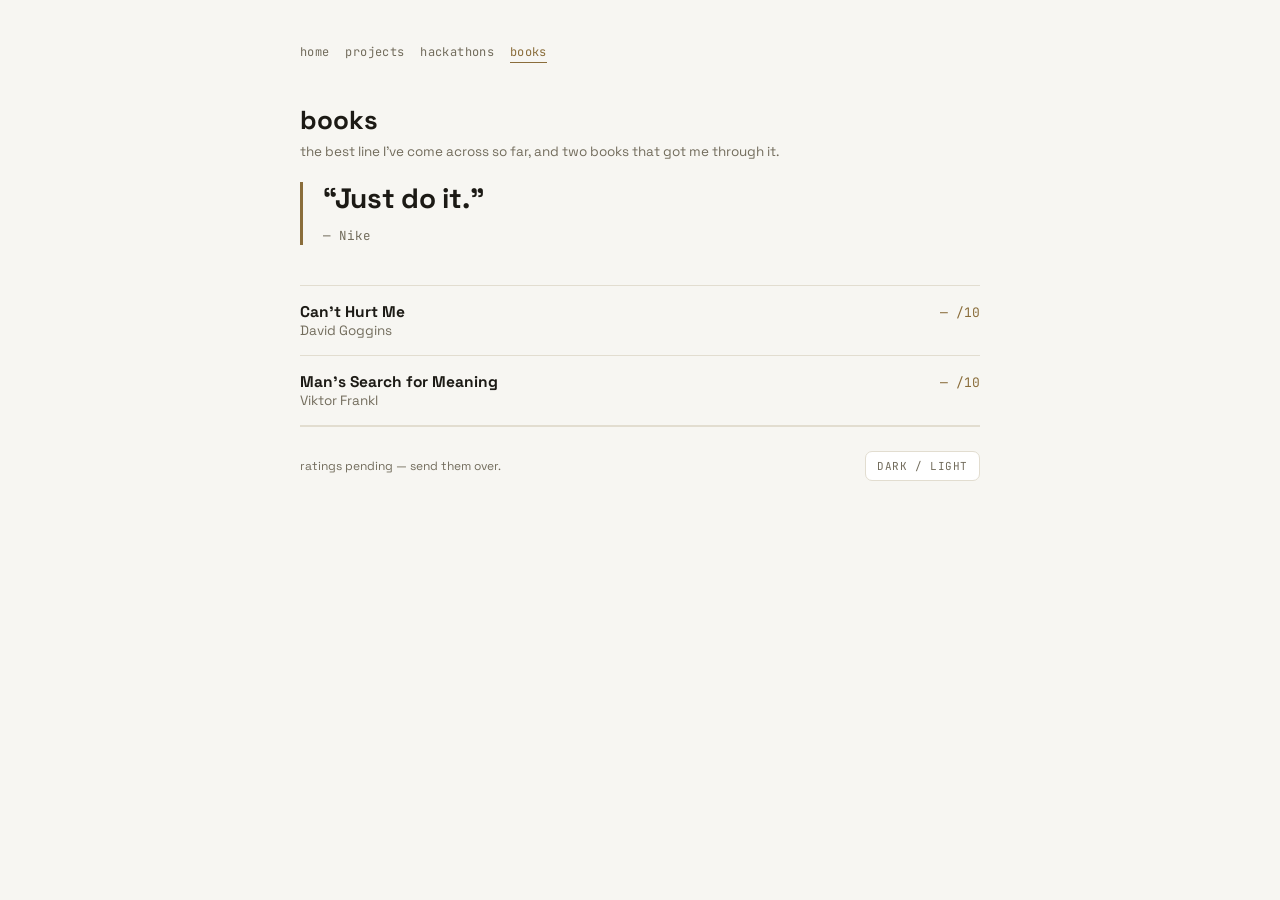
==== books.html @ f637e21a "Rebuild as a multi-page site - index.html: photo/name/contact header, a moving ribbon of hot &   hon" ====
<!doctype html>
<html lang="en">
<head>
<meta charset="utf-8">
<meta name="viewport" content="width=device-width, initial-scale=1">
<title>Books — Manoj Srinivasa</title>
<meta name="description" content="Books worth recommending, and the rating I'd give each.">
<link rel="stylesheet" href="styles.css">
</head>
<body>
<div class="wrap">

  <nav class="subnav">
    <a href="index.html">home</a>
    <a href="projects.html">projects</a>
    <a href="hackathons.html">hackathons</a>
    <a href="books.html" aria-current="page">books</a>
  </nav>

  <h1 class="page-title">books</h1>
  <p class="section-sub">the best line I've come across so far, and two books that got me through it.</p>

  <blockquote>
    <p>&ldquo;Just do it.&rdquo;</p>
    <cite>&mdash; Nike</cite>
  </blockquote>

  <div class="booklist">
    <div class="brow">
      <div>
        <div class="title">Can't Hurt Me</div>
        <div class="by">David Goggins</div>
      </div>
      <div class="rating mono">&mdash; /10</div>
    </div>
    <div class="brow">
      <div>
        <div class="title">Man's Search for Meaning</div>
        <div class="by">Viktor Frankl</div>
      </div>
      <div class="rating mono">&mdash; /10</div>
    </div>
  </div>

  <footer>
    <p>ratings pending &mdash; send them over.</p>
    <button class="theme-toggle" id="themeBtn" type="button">dark / light</button>
  </footer>

</div>

<script src="theme.js"></script>
</body>
</html>
---- styles.css ----
@import url("https://fonts.googleapis.com/css2?family=Space+Grotesk:wght@400;500;600;700&family=JetBrains+Mono:wght@400;500;600;700&display=swap");

:root{
  --bg:#f7f6f2;
  --surface:#ffffff;
  --border:#e2ddd0;
  --fg:#1c1a15;
  --muted:#726c5c;
  --accent:#8a6d3b;

  --c-featured:#1f9d52;
  --c-progress:#b9822a;
  --c-failed:#c23b30;
  --c-nonprofit:#7c5cc9;
}
@media (prefers-color-scheme: dark){
  :root:not([data-theme="light"]){
    --bg:#0e0d0b;
    --surface:#161512;
    --border:#2b2822;
    --fg:#efece2;
    --muted:#948d7a;
    --accent:#d3b273;

    --c-featured:#3ec97a;
    --c-progress:#e3ac52;
    --c-failed:#e2574c;
    --c-nonprofit:#a98be8;
  }
}
:root[data-theme="dark"]{
  --bg:#0e0d0b;
  --surface:#161512;
  --border:#2b2822;
  --fg:#efece2;
  --muted:#948d7a;
  --accent:#d3b273;

  --c-featured:#3ec97a;
  --c-progress:#e3ac52;
  --c-failed:#e2574c;
  --c-nonprofit:#a98be8;
}

*{box-sizing:border-box;}
body{
  margin:0;
  background:var(--bg);
  color:var(--fg);
  font-family:"Space Grotesk", ui-sans-serif, system-ui, sans-serif;
  padding:0 20px;
  -webkit-font-smoothing:antialiased;
}
::selection{ background:var(--accent); color:var(--bg); }
.mono{ font-family:"JetBrains Mono", ui-monospace, monospace; }
a{ color:inherit; }

.wrap{
  max-width:680px;
  margin:0 auto;
  padding-block:44px 80px;
}

/* ---------- sub-page nav ---------- */
.subnav{
  display:flex;
  flex-wrap:wrap;
  gap:16px;
  font-family:"JetBrains Mono", monospace;
  font-size:12px;
  letter-spacing:.03em;
  margin-bottom:40px;
}
.subnav a{
  text-decoration:none;
  color:var(--muted);
  border-bottom:1px solid transparent;
  padding-bottom:2px;
}
.subnav a:hover, .subnav a[aria-current="page"]{ color:var(--fg); border-color:var(--border); }
.subnav a[aria-current="page"]{ color:var(--accent); border-color:var(--accent); }

/* ---------- header (front page) ---------- */
header.hero{
  display:flex;
  align-items:center;
  gap:20px;
  margin-bottom:36px;
  flex-wrap:wrap;
}
.avatar{
  width:88px; height:88px;
  border-radius:50%;
  border:1px solid var(--border);
  background:var(--surface);
  color:var(--fg);
  display:flex; align-items:center; justify-content:center;
  font-weight:700; font-size:26px;
  flex:none;
  overflow:hidden;
}
.avatar img{ width:100%; height:100%; object-fit:cover; display:block; }
.hero-id .name{ font-size:24px; font-weight:700; margin-bottom:8px; }
.contact{
  display:flex; gap:16px; flex-wrap:wrap;
  font-family:"JetBrains Mono", monospace;
  font-size:12px;
}
.contact a{ color:var(--muted); text-decoration:none; border-bottom:1px solid transparent; padding-bottom:1px; }
.contact a:hover{ color:var(--accent); border-color:var(--accent); }

/* ---------- section heads ---------- */
.eyebrow{
  font-family:"JetBrains Mono", monospace;
  font-size:11px;
  letter-spacing:.08em;
  text-transform:uppercase;
  color:var(--muted);
  margin:0 0 12px;
}
.section-head{
  display:flex;
  align-items:baseline;
  gap:8px;
  margin-bottom:4px;
}
.section-head h1, .section-head h2{
  font-size:21px;
  margin:0;
  font-weight:700;
  text-wrap:balance;
}
.section-head .count{ color:var(--muted); font-weight:500; font-size:16px; }
.section-sub{
  color:var(--muted);
  font-size:13.5px;
  margin:0 0 22px;
  max-width:56ch;
}
section{ margin-bottom:56px; }
h1.page-title{ font-size:26px; margin:0 0 6px; font-weight:700; }

/* ---------- ribbon (hot projects) ---------- */
.ribbon{
  overflow:hidden;
  margin-bottom:2px;
}
.ribbon-track{
  display:flex;
  gap:12px;
  width:max-content;
  animation:ribbon-scroll 32s linear infinite;
}
.ribbon:hover .ribbon-track{ animation-play-state:paused; }
@media (prefers-reduced-motion: reduce){ .ribbon-track{ animation:none; } }
@keyframes ribbon-scroll{ from{ transform:translateX(0); } to{ transform:translateX(-50%); } }
.rcard{
  flex:none;
  width:230px;
  border:1px solid var(--border);
  border-radius:12px;
  background:var(--surface);
  padding:16px 18px;
}
.rcard h3{ font-size:15px; margin:0 0 6px; font-weight:700; }
.rcard p{ font-size:12.5px; color:var(--muted); margin:0; line-height:1.5; }

/* ---------- failure streak (donut + legend) ---------- */
.streak{
  display:flex;
  align-items:center;
  gap:28px;
  border:1px solid var(--border);
  border-radius:16px;
  background:var(--surface);
  padding:22px 24px;
  flex-wrap:wrap;
}
.donut{
  flex:none;
  width:120px; height:120px;
  border-radius:50%;
  position:relative;
}
.donut::after{
  content:"";
  position:absolute; inset:0;
  margin:auto;
  width:70px; height:70px;
  border-radius:50%;
  background:var(--surface);
}
.donut-label{
  position:absolute; inset:0; z-index:1;
  display:flex; flex-direction:column;
  align-items:center; justify-content:center;
  font-family:"JetBrains Mono", monospace;
}
.donut-label .n{ font-size:22px; font-weight:700; line-height:1; }
.donut-label .k{ font-size:9.5px; color:var(--muted); text-transform:uppercase; letter-spacing:.05em; margin-top:3px; }
.legend{
  display:flex;
  flex-direction:column;
  gap:9px;
  flex:1;
  min-width:180px;
}
.legend-row{
  display:flex; align-items:center; gap:9px;
  font-size:13.5px;
}
.legend-row .dot{ width:9px; height:9px; border-radius:2px; flex:none; }
.legend-row .v{ font-family:"JetBrains Mono", monospace; color:var(--muted); }

/* ---------- discovery cards ---------- */
.discover{
  display:grid;
  grid-template-columns:repeat(3, 1fr);
  gap:12px;
}
@media (max-width:560px){ .discover{ grid-template-columns:1fr; } }
.dcard{
  display:block;
  border:1px solid var(--border);
  border-radius:12px;
  padding:18px 18px 16px;
  text-decoration:none;
  color:var(--fg);
}
.dcard:hover{ border-color:var(--accent); }
.dcard h3{ font-size:15.5px; margin:0 0 6px; font-weight:700; }
.dcard p{ font-size:12.5px; color:var(--muted); margin:0 0 10px; }
.dcard .go{ font-family:"JetBrains Mono", monospace; font-size:11.5px; color:var(--accent); }

/* ---------- project rows ---------- */
.plist{ display:flex; flex-direction:column; }
.prow{ padding:20px 0; border-top:1px solid var(--border); }
.prow:last-child{ border-bottom:1px solid var(--border); }
.prow-head{ display:flex; align-items:baseline; gap:8px; flex-wrap:wrap; margin-bottom:4px; }
.prow-head h3{ font-size:16.5px; margin:0; font-weight:700; }
.prow-head .tagline{ font-size:14.5px; color:var(--muted); }
.tag{
  font-family:"JetBrains Mono", monospace;
  font-size:10px;
  letter-spacing:.06em;
  text-transform:uppercase;
  color:var(--accent);
  border:1px solid var(--accent);
  border-radius:999px;
  padding:2px 9px;
  margin-left:2px;
}
.prow-meta{
  font-family:"JetBrains Mono", monospace;
  font-size:11px;
  color:var(--muted);
  margin-bottom:6px;
}
.prow .plinks{
  display:flex;
  flex-wrap:wrap;
  gap:4px 14px;
  margin-top:6px;
}
.prow a.plink{
  font-family:"JetBrains Mono", monospace;
  font-size:12px;
  color:var(--fg);
  text-decoration:none;
  border-bottom:1px solid var(--border);
}
.prow a.plink:hover{ border-color:var(--accent); color:var(--accent); }

/* ---------- hackathon timeline ---------- */
.htimeline{ display:flex; flex-direction:column; }
.hrow{
  display:grid;
  grid-template-columns:64px 1fr;
  gap:16px;
  padding:14px 0;
  border-top:1px solid var(--border);
}
.hrow:last-child{ border-bottom:1px solid var(--border); }
.hrow .when{ font-family:"JetBrains Mono", monospace; font-size:12px; color:var(--muted); padding-top:2px; }
.hrow .proj{ font-weight:700; font-size:14.5px; }
.hrow .evt{ color:var(--muted); font-size:13px; margin-top:2px; }
@media (max-width:520px){ .hrow{ grid-template-columns:1fr; gap:3px; } }

/* ---------- books ---------- */
blockquote{
  margin:0 0 40px;
  padding:0 0 0 20px;
  border-left:3px solid var(--accent);
}
blockquote p{
  margin:0 0 8px;
  font-size:clamp(22px, 4vw, 28px);
  font-weight:700;
  line-height:1.2;
  letter-spacing:-.01em;
}
blockquote cite{ font-style:normal; font-family:"JetBrains Mono", monospace; font-size:12.5px; color:var(--muted); }

.booklist{ display:flex; flex-direction:column; }
.brow{
  display:flex;
  align-items:baseline;
  justify-content:space-between;
  gap:12px;
  padding:16px 0;
  border-top:1px solid var(--border);
}
.brow:last-child{ border-bottom:1px solid var(--border); }
.brow .title{ font-size:15.5px; font-weight:700; }
.brow .by{ color:var(--muted); font-weight:400; font-size:13.5px; }
.brow .rating{
  font-family:"JetBrains Mono", monospace;
  font-size:13px;
  color:var(--accent);
  white-space:nowrap;
}

/* ---------- footer ---------- */
footer{
  border-top:1px solid var(--border);
  padding-top:24px;
  display:flex;
  justify-content:space-between;
  align-items:center;
  gap:16px;
  flex-wrap:wrap;
}
footer p{ font-size:12px; color:var(--muted); margin:0; }
.theme-toggle{
  font-family:"JetBrains Mono", monospace;
  font-size:11px;
  letter-spacing:.05em;
  text-transform:uppercase;
  color:var(--muted);
  background:var(--surface);
  border:1px solid var(--border);
  border-radius:7px;
  padding:7px 11px;
  cursor:pointer;
}
.theme-toggle:hover{ color:var(--fg); }
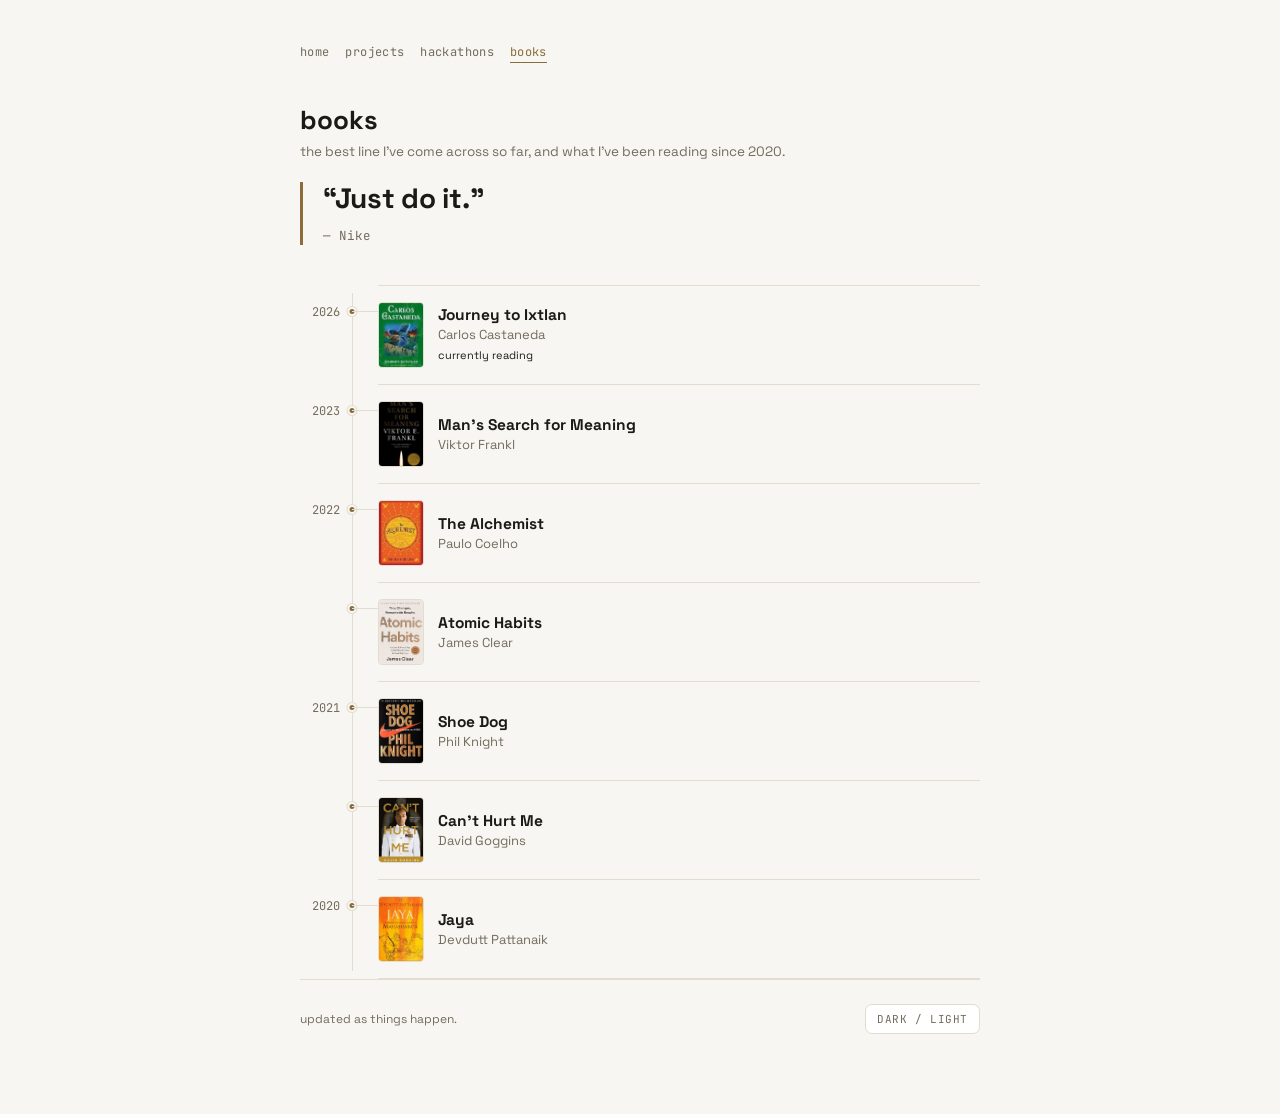
==== commit 431f7936: "Books: expand to 7 titles, cover images, timeline layout, no ratings - Added Shoe Dog, The Alchemist" ====
--- a/books.html
+++ b/books.html
@@ -4,7 +4,7 @@
 <meta charset="utf-8">
 <meta name="viewport" content="width=device-width, initial-scale=1">
 <title>Books — Manoj Srinivasa</title>
-<meta name="description" content="Books worth recommending, and the rating I'd give each.">
+<meta name="description" content="A quote, and what I've been reading since 2020.">
 <link rel="stylesheet" href="styles.css">
 </head>
 <body>
@@ -18,32 +18,109 @@
   </nav>
 
   <h1 class="page-title">books</h1>
-  <p class="section-sub">the best line I've come across so far, and two books that got me through it.</p>
+  <p class="section-sub">the best line I've come across so far, and what I've been reading since 2020.</p>
 
   <blockquote>
     <p>&ldquo;Just do it.&rdquo;</p>
     <cite>&mdash; Nike</cite>
   </blockquote>
 
-  <div class="booklist">
-    <div class="brow">
-      <div>
-        <div class="title">Can't Hurt Me</div>
-        <div class="by">David Goggins</div>
+  <div class="tline">
+
+    <div class="trow">
+      <div class="tyear mono">2026</div>
+      <div class="tdot"></div>
+      <div class="tconnect"></div>
+      <div class="brow">
+        <img class="bcover" src="covers/journey-ixtlan.jpg" alt="Journey to Ixtlan cover" loading="lazy">
+        <div>
+          <div class="btitle">Journey to Ixtlan</div>
+          <div class="bauthor">Carlos Castaneda</div>
+          <span class="status progress">currently reading</span>
+        </div>
       </div>
-      <div class="rating mono">&mdash; /10</div>
     </div>
-    <div class="brow">
-      <div>
-        <div class="title">Man's Search for Meaning</div>
-        <div class="by">Viktor Frankl</div>
+
+    <div class="trow">
+      <div class="tyear mono">2023</div>
+      <div class="tdot"></div>
+      <div class="tconnect"></div>
+      <div class="brow">
+        <img class="bcover" src="covers/mans-search.jpg" alt="Man's Search for Meaning cover" loading="lazy">
+        <div>
+          <div class="btitle">Man's Search for Meaning</div>
+          <div class="bauthor">Viktor Frankl</div>
+        </div>
       </div>
-      <div class="rating mono">&mdash; /10</div>
     </div>
+
+    <div class="trow">
+      <div class="tyear mono">2022</div>
+      <div class="tdot"></div>
+      <div class="tconnect"></div>
+      <div class="brow">
+        <img class="bcover" src="covers/alchemist.jpg" alt="The Alchemist cover" loading="lazy">
+        <div>
+          <div class="btitle">The Alchemist</div>
+          <div class="bauthor">Paulo Coelho</div>
+        </div>
+      </div>
+    </div>
+
+    <div class="trow">
+      <div class="tdot"></div>
+      <div class="tconnect"></div>
+      <div class="brow">
+        <img class="bcover" src="covers/atomic-habits.jpg" alt="Atomic Habits cover" loading="lazy">
+        <div>
+          <div class="btitle">Atomic Habits</div>
+          <div class="bauthor">James Clear</div>
+        </div>
+      </div>
+    </div>
+
+    <div class="trow">
+      <div class="tyear mono">2021</div>
+      <div class="tdot"></div>
+      <div class="tconnect"></div>
+      <div class="brow">
+        <img class="bcover" src="covers/shoe-dog.jpg" alt="Shoe Dog cover" loading="lazy">
+        <div>
+          <div class="btitle">Shoe Dog</div>
+          <div class="bauthor">Phil Knight</div>
+        </div>
+      </div>
+    </div>
+
+    <div class="trow">
+      <div class="tdot"></div>
+      <div class="tconnect"></div>
+      <div class="brow">
+        <img class="bcover" src="covers/cant-hurt-me.jpg" alt="Can't Hurt Me cover" loading="lazy">
+        <div>
+          <div class="btitle">Can't Hurt Me</div>
+          <div class="bauthor">David Goggins</div>
+        </div>
+      </div>
+    </div>
+
+    <div class="trow">
+      <div class="tyear mono">2020</div>
+      <div class="tdot"></div>
+      <div class="tconnect"></div>
+      <div class="brow">
+        <img class="bcover" src="covers/jaya.jpg" alt="Jaya cover" loading="lazy">
+        <div>
+          <div class="btitle">Jaya</div>
+          <div class="bauthor">Devdutt Pattanaik</div>
+        </div>
+      </div>
+    </div>
+
   </div>
 
   <footer>
-    <p>ratings pending &mdash; send them over.</p>
+    <p>updated as things happen.</p>
     <button class="theme-toggle" id="themeBtn" type="button">dark / light</button>
   </footer>
 
--- a/styles.css
+++ b/styles.css
@@ -100,7 +100,8 @@
   overflow:hidden;
 }
 .avatar img{ width:100%; height:100%; object-fit:cover; display:block; }
-.hero-id .name{ font-size:24px; font-weight:700; margin-bottom:8px; }
+.hero-id .name{ font-size:24px; font-weight:700; margin-bottom:4px; }
+.hero-id .tagline{ font-size:13.5px; color:var(--muted); margin-bottom:10px; }
 .contact{
   display:flex; gap:16px; flex-wrap:wrap;
   font-family:"JetBrains Mono", monospace;
@@ -110,19 +111,11 @@
 .contact a:hover{ color:var(--accent); border-color:var(--accent); }
 
 /* ---------- section heads ---------- */
-.eyebrow{
-  font-family:"JetBrains Mono", monospace;
-  font-size:11px;
-  letter-spacing:.08em;
-  text-transform:uppercase;
-  color:var(--muted);
-  margin:0 0 12px;
-}
 .section-head{
   display:flex;
   align-items:baseline;
   gap:8px;
-  margin-bottom:4px;
+  margin-bottom:20px;
 }
 .section-head h1, .section-head h2{
   font-size:21px;
@@ -156,25 +149,38 @@
 @keyframes ribbon-scroll{ from{ transform:translateX(0); } to{ transform:translateX(-50%); } }
 .rcard{
   flex:none;
-  width:230px;
-  border:1px solid var(--border);
-  border-radius:12px;
+  display:inline-block;
+  border:1px solid var(--border);
+  border-radius:999px;
   background:var(--surface);
-  padding:16px 18px;
-}
-.rcard h3{ font-size:15px; margin:0 0 6px; font-weight:700; }
-.rcard p{ font-size:12.5px; color:var(--muted); margin:0; line-height:1.5; }
+  padding:10px 22px;
+  font-size:14.5px;
+  font-weight:700;
+  white-space:nowrap;
+  color:var(--fg);
+  text-decoration:none;
+}
+a.rcard:hover{ border-color:var(--accent); color:var(--accent); }
+.rcard.hot{ border-color:var(--accent); color:var(--accent); }
 
 /* ---------- failure streak (donut + legend) ---------- */
 .streak{
   display:flex;
   align-items:center;
-  gap:28px;
+  gap:12px 28px;
   border:1px solid var(--border);
   border-radius:16px;
   background:var(--surface);
   padding:22px 24px;
   flex-wrap:wrap;
+  text-decoration:none;
+  color:var(--fg);
+}
+.streak:hover{ border-color:var(--accent); }
+.streak-go{
+  width:100%;
+  font-size:12px;
+  color:var(--accent);
 }
 .donut{
   flex:none;
@@ -215,7 +221,7 @@
 /* ---------- discovery cards ---------- */
 .discover{
   display:grid;
-  grid-template-columns:repeat(3, 1fr);
+  grid-template-columns:repeat(2, 1fr);
   gap:12px;
 }
 @media (max-width:560px){ .discover{ grid-template-columns:1fr; } }
@@ -233,58 +239,142 @@
 .dcard .go{ font-family:"JetBrains Mono", monospace; font-size:11.5px; color:var(--accent); }
 
 /* ---------- project rows ---------- */
-.plist{ display:flex; flex-direction:column; }
-.prow{ padding:20px 0; border-top:1px solid var(--border); }
-.prow:last-child{ border-bottom:1px solid var(--border); }
-.prow-head{ display:flex; align-items:baseline; gap:8px; flex-wrap:wrap; margin-bottom:4px; }
-.prow-head h3{ font-size:16.5px; margin:0; font-weight:700; }
-.prow-head .tagline{ font-size:14.5px; color:var(--muted); }
-.tag{
-  font-family:"JetBrains Mono", monospace;
-  font-size:10px;
+.tline{
+  position:relative;
+  padding-left:78px;
+}
+.tline::before{
+  content:"";
+  position:absolute;
+  left:52px;
+  top:8px;
+  bottom:8px;
+  width:1px;
+  background:var(--border);
+}
+.trow{
+  position:relative;
+  padding:16px 0;
+  border-top:1px solid var(--border);
+}
+.trow:last-child{ border-bottom:1px solid var(--border); }
+.tyear{
+  position:absolute;
+  left:-78px;
+  top:18px;
+  width:40px;
+  text-align:right;
+  font-size:12px;
+  color:var(--muted);
+}
+.tdot{
+  position:absolute;
+  left:-26px;
+  top:21px;
+  transform:translateX(-50%);
+  width:9px;
+  height:9px;
+  border-radius:50%;
+  background:var(--accent);
+  border:2px solid var(--bg);
+  box-shadow:0 0 0 1px var(--border);
+}
+.tconnect{
+  position:absolute;
+  left:-26px;
+  top:25px;
+  width:26px;
+  height:1px;
+  background:var(--border);
+}
+.prow-line{ margin:0; font-size:15px; line-height:1.75; }
+.prow-line b{ font-weight:700; }
+.prow-line .status{ font-weight:700; }
+.prow-line .status.failed{ color:var(--c-failed); }
+.prow-line .status.nonprofit{ color:var(--c-nonprofit); }
+.prow-line .status.featured{ color:var(--c-featured); }
+.prow-line .status.progress{ color:var(--c-progress); }
+.prow-line .plink{
+  font-family:"JetBrains Mono", monospace;
+  font-size:12.5px;
+  color:var(--muted);
+  text-decoration:none;
+  border-bottom:1px solid var(--border);
+  margin-right:2px;
+}
+.prow-line .plink:hover{ border-color:var(--accent); color:var(--accent); }
+.prow-line .psub{ font-weight:400; color:var(--muted); }
+.ptags{
+  display:flex;
+  flex-wrap:wrap;
+  gap:6px;
+  margin-top:9px;
+}
+.ptag{
+  font-family:"JetBrains Mono", monospace;
+  font-size:9px;
+  letter-spacing:.03em;
+  text-transform:uppercase;
+  color:var(--muted);
+  border:1px solid var(--border);
+  border-radius:4px;
+  padding:3px 7px;
+  white-space:nowrap;
+}
+a.ptag.ptag-link{
+  color:var(--accent);
+  border-color:var(--accent);
+  text-decoration:none;
+}
+a.ptag.ptag-link:hover{ background:var(--accent); color:var(--bg); }
+@media (max-width:480px){
+  .tline{ padding-left:56px; }
+  .tline::before{ left:34px; }
+  .tyear{ left:-56px; width:26px; font-size:10.5px; }
+  .tdot{ left:-22px; }
+}
+
+/* ---------- hackathon node graph (ParkPulse) ---------- */
+.eyebrow2{
+  font-size:11px;
   letter-spacing:.06em;
   text-transform:uppercase;
-  color:var(--accent);
-  border:1px solid var(--accent);
-  border-radius:999px;
-  padding:2px 9px;
-  margin-left:2px;
-}
-.prow-meta{
-  font-family:"JetBrains Mono", monospace;
-  font-size:11px;
-  color:var(--muted);
-  margin-bottom:6px;
-}
-.prow .plinks{
-  display:flex;
-  flex-wrap:wrap;
-  gap:4px 14px;
-  margin-top:6px;
-}
-.prow a.plink{
+  color:var(--muted);
+  margin:0 0 10px;
+}
+.pgraph{
+  width:100%;
+  height:auto;
+  display:block;
+  margin-bottom:36px;
+}
+.pgraph .edge{ fill:none; stroke:var(--border); stroke-width:1.5; }
+.pgraph .hub-rect{ fill:var(--accent); stroke:var(--accent); }
+.pgraph .hub-text{
+  fill:var(--bg);
+  font-family:"Space Grotesk", sans-serif;
+  font-weight:700;
+  font-size:15px;
+}
+.pgraph .leaf-rect{ fill:var(--surface); stroke:var(--border); }
+.pgraph .leaf-text{
+  fill:var(--fg);
   font-family:"JetBrains Mono", monospace;
   font-size:12px;
-  color:var(--fg);
-  text-decoration:none;
-  border-bottom:1px solid var(--border);
-}
-.prow a.plink:hover{ border-color:var(--accent); color:var(--accent); }
-
-/* ---------- hackathon timeline ---------- */
-.htimeline{ display:flex; flex-direction:column; }
-.hrow{
-  display:grid;
-  grid-template-columns:64px 1fr;
-  gap:16px;
+}
+
+/* ---------- remaining single-win projects ---------- */
+.hlist{ display:flex; flex-direction:column; }
+.hrow2{
+  display:flex;
+  align-items:center;
+  gap:10px;
+  flex-wrap:wrap;
   padding:14px 0;
   border-top:1px solid var(--border);
 }
-.hrow:last-child{ border-bottom:1px solid var(--border); }
-.hrow .when{ font-family:"JetBrains Mono", monospace; font-size:12px; color:var(--muted); padding-top:2px; }
-.hrow .proj{ font-weight:700; font-size:14.5px; }
-.hrow .evt{ color:var(--muted); font-size:13px; margin-top:2px; }
-@media (max-width:520px){ .hrow{ grid-template-columns:1fr; gap:3px; } }
+.hrow2:last-child{ border-bottom:1px solid var(--border); }
+.hrow2 .pname{ font-size:15px; font-weight:700; }
 
 /* ---------- books ---------- */
 blockquote{
@@ -301,24 +391,22 @@
 }
 blockquote cite{ font-style:normal; font-family:"JetBrains Mono", monospace; font-size:12.5px; color:var(--muted); }
 
-.booklist{ display:flex; flex-direction:column; }
 .brow{
   display:flex;
-  align-items:baseline;
-  justify-content:space-between;
-  gap:12px;
-  padding:16px 0;
-  border-top:1px solid var(--border);
-}
-.brow:last-child{ border-bottom:1px solid var(--border); }
-.brow .title{ font-size:15.5px; font-weight:700; }
-.brow .by{ color:var(--muted); font-weight:400; font-size:13.5px; }
-.brow .rating{
-  font-family:"JetBrains Mono", monospace;
-  font-size:13px;
-  color:var(--accent);
-  white-space:nowrap;
-}
+  align-items:center;
+  gap:14px;
+}
+.bcover{
+  width:46px;
+  height:66px;
+  object-fit:cover;
+  border-radius:4px;
+  border:1px solid var(--border);
+  flex:none;
+}
+.btitle{ font-size:15.5px; font-weight:700; }
+.bauthor{ color:var(--muted); font-size:13px; margin-top:1px; }
+.brow .status{ display:inline-block; margin-top:4px; font-size:11px; }
 
 /* ---------- footer ---------- */
 footer{
